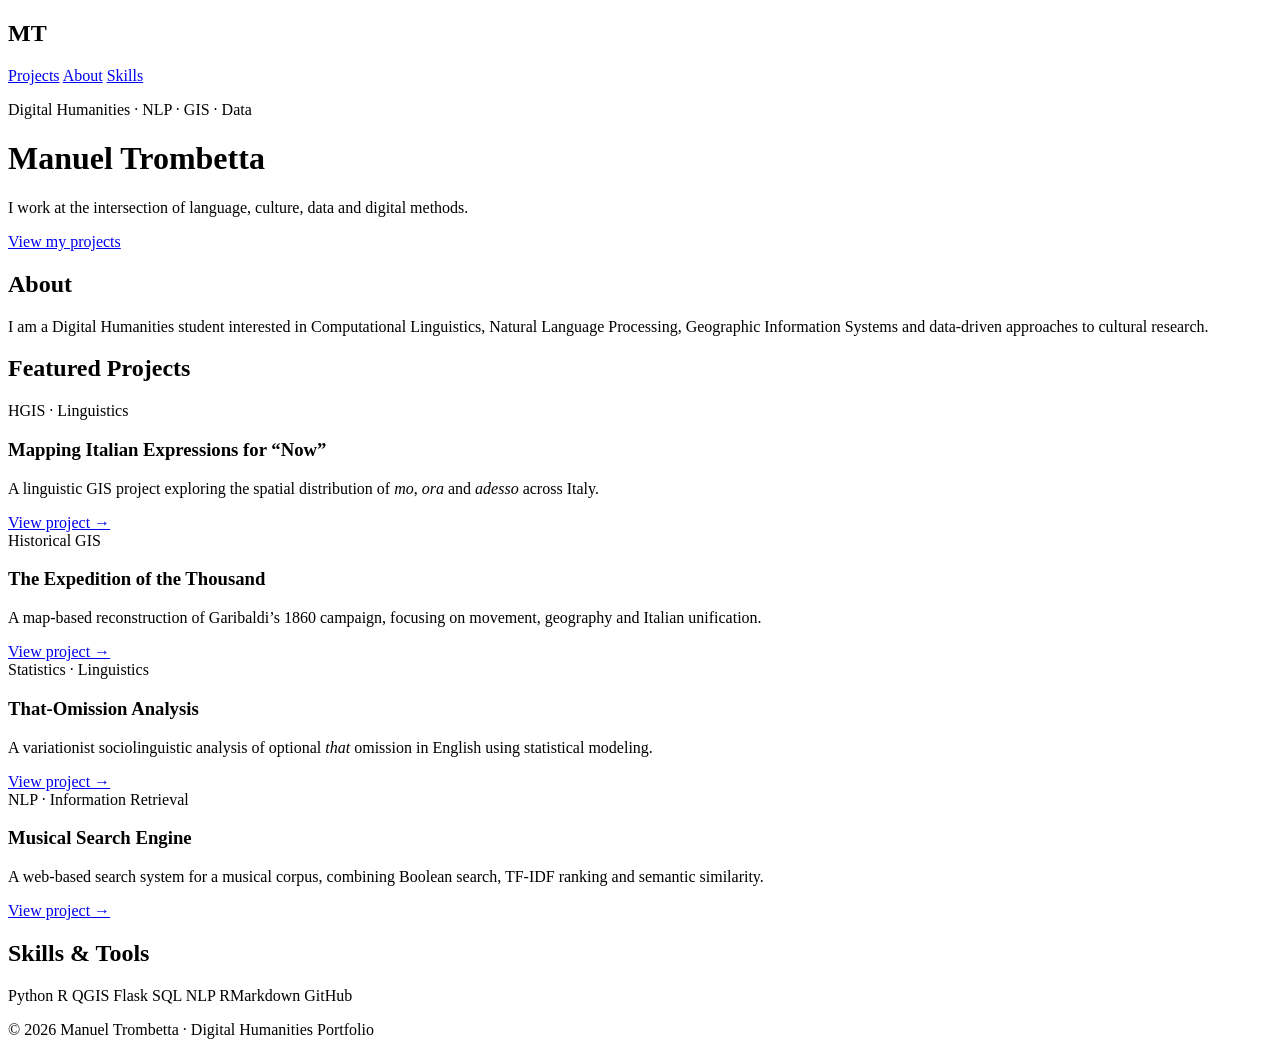
==== index.html @ 5e8f5e70 "creation of index for the webpage" ====
<!DOCTYPE html>
<html lang="en">
<head>
  <meta charset="UTF-8" />
  <meta name="viewport" content="width=device-width, initial-scale=1.0" />
  <title>Manuel Trombetta | Digital Humanities Portfolio</title>
  <link rel="stylesheet" href="style.css" />
</head>

<body>

  <header class="hero">
    <nav>
      <h2 class="logo">MT</h2>
      <div>
        <a href="#projects">Projects</a>
        <a href="#about">About</a>
        <a href="#skills">Skills</a>
      </div>
    </nav>

    <div class="hero-content">
      <p class="tag">Digital Humanities · NLP · GIS · Data</p>
      <h1>Manuel Trombetta</h1>
      <p class="subtitle">
        I work at the intersection of language, culture, data and digital methods.
      </p>
      <a class="button" href="#projects">View my projects</a>
    </div>
  </header>

  <main>

    <section id="about" class="section intro">
      <h2>About</h2>
      <p>
        I am a Digital Humanities student interested in Computational Linguistics,
        Natural Language Processing, Geographic Information Systems and data-driven
        approaches to cultural research.
      </p>
    </section>

    <section id="projects" class="section">
      <h2>Featured Projects</h2>

      <div class="grid">

        <article class="card">
          <span class="label">HGIS · Linguistics</span>
          <h3>Mapping Italian Expressions for “Now”</h3>
          <p>
            A linguistic GIS project exploring the spatial distribution of
            <em>mo</em>, <em>ora</em> and <em>adesso</em> across Italy.
          </p>
          <a href="https://github.com/manutr2020/hgis-now-adverbs" target="_blank">View project →</a>
        </article>

        <article class="card">
          <span class="label">Historical GIS</span>
          <h3>The Expedition of the Thousand</h3>
          <p>
            A map-based reconstruction of Garibaldi’s 1860 campaign, focusing on
            movement, geography and Italian unification.
          </p>
          <a href="https://github.com/manutr2020/hgis-expedition-thousand" target="_blank">View project →</a>
        </article>

        <article class="card">
          <span class="label">Statistics · Linguistics</span>
          <h3>That-Omission Analysis</h3>
          <p>
            A variationist sociolinguistic analysis of optional <em>that</em>
            omission in English using statistical modeling.
          </p>
          <a href="https://github.com/manutr2020/that-omission-analysis" target="_blank">View project →</a>
        </article>

        <article class="card">
          <span class="label">NLP · Information Retrieval</span>
          <h3>Musical Search Engine</h3>
          <p>
            A web-based search system for a musical corpus, combining Boolean search,
            TF-IDF ranking and semantic similarity.
          </p>
          <a href="https://github.com/manutr2020/musical-search-engine" target="_blank">View project →</a>
        </article>

      </div>
    </section>

    <section id="skills" class="section skills">
      <h2>Skills & Tools</h2>

      <div class="skills-list">
        <span>Python</span>
        <span>R</span>
        <span>QGIS</span>
        <span>Flask</span>
        <span>SQL</span>
        <span>NLP</span>
        <span>RMarkdown</span>
        <span>GitHub</span>
      </div>
    </section>

  </main>

  <footer>
    <p>© 2026 Manuel Trombetta · Digital Humanities Portfolio</p>
  </footer>

</body>
</html>
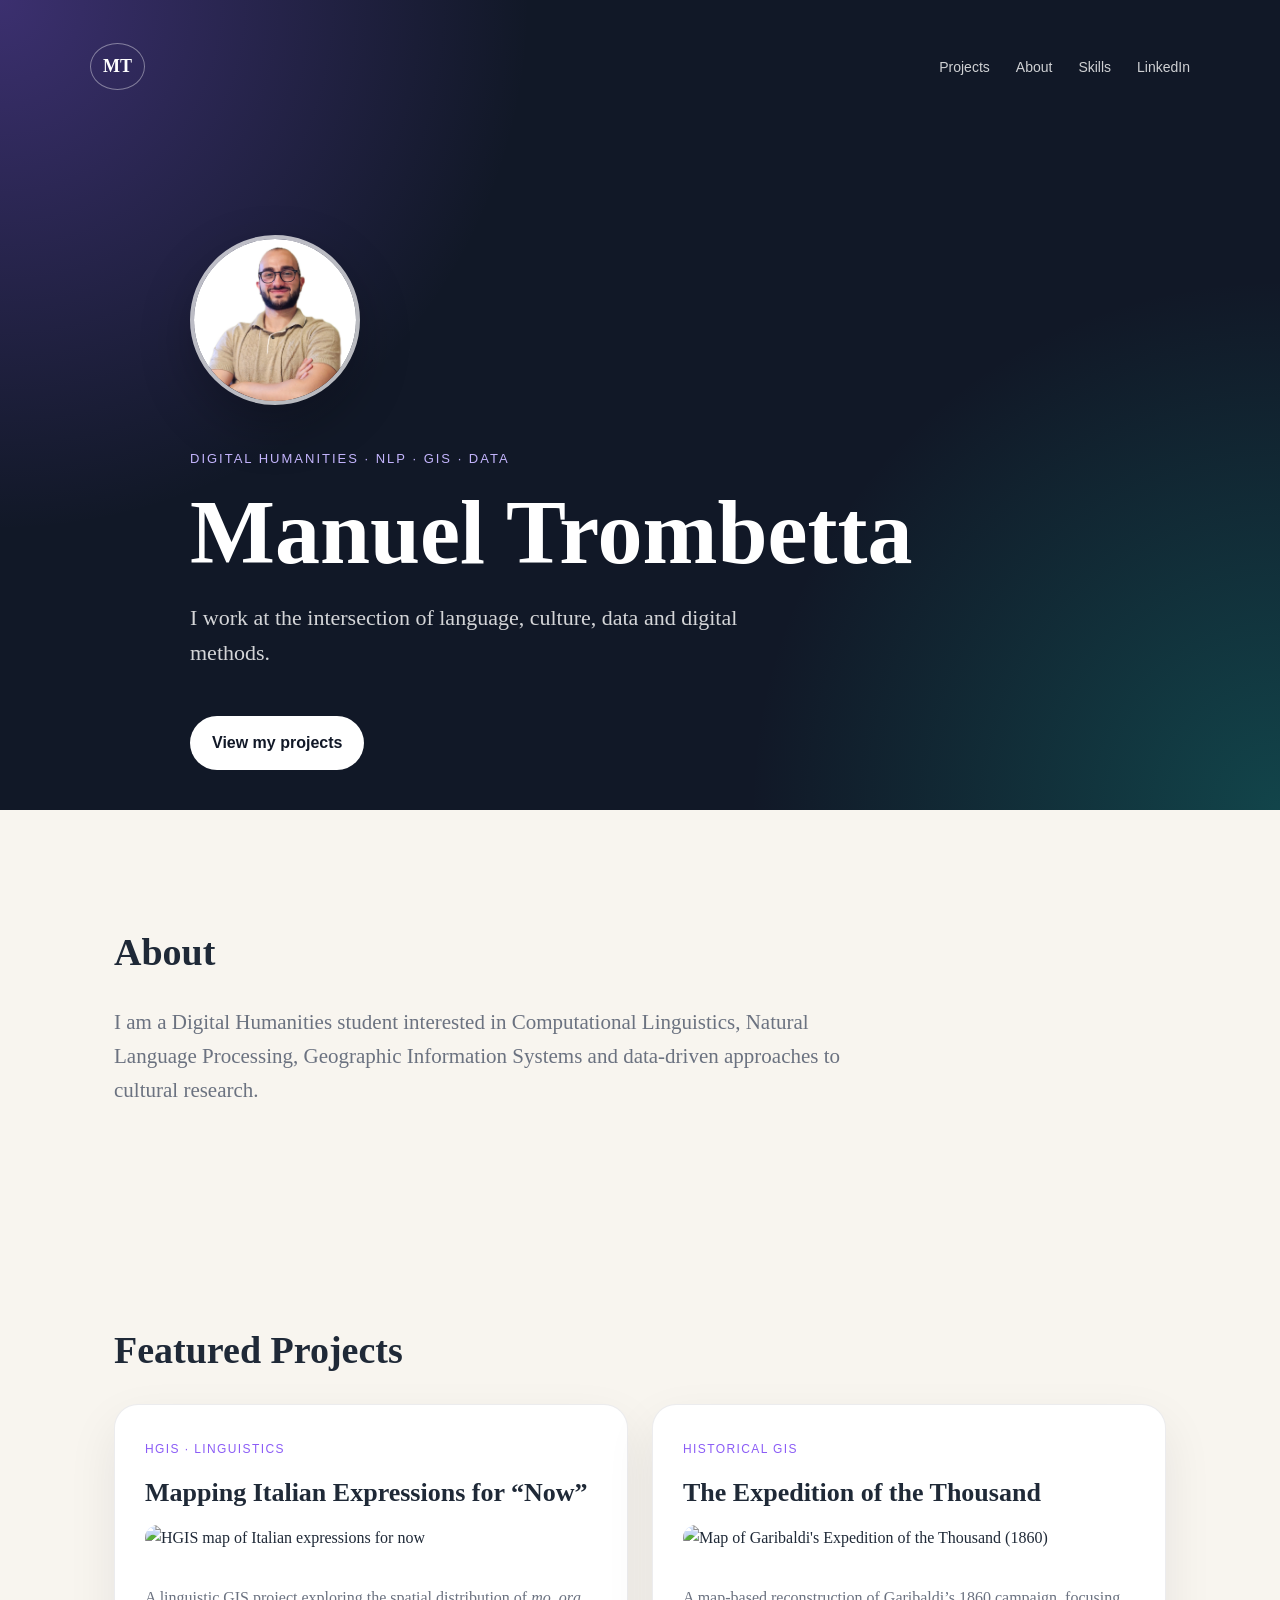
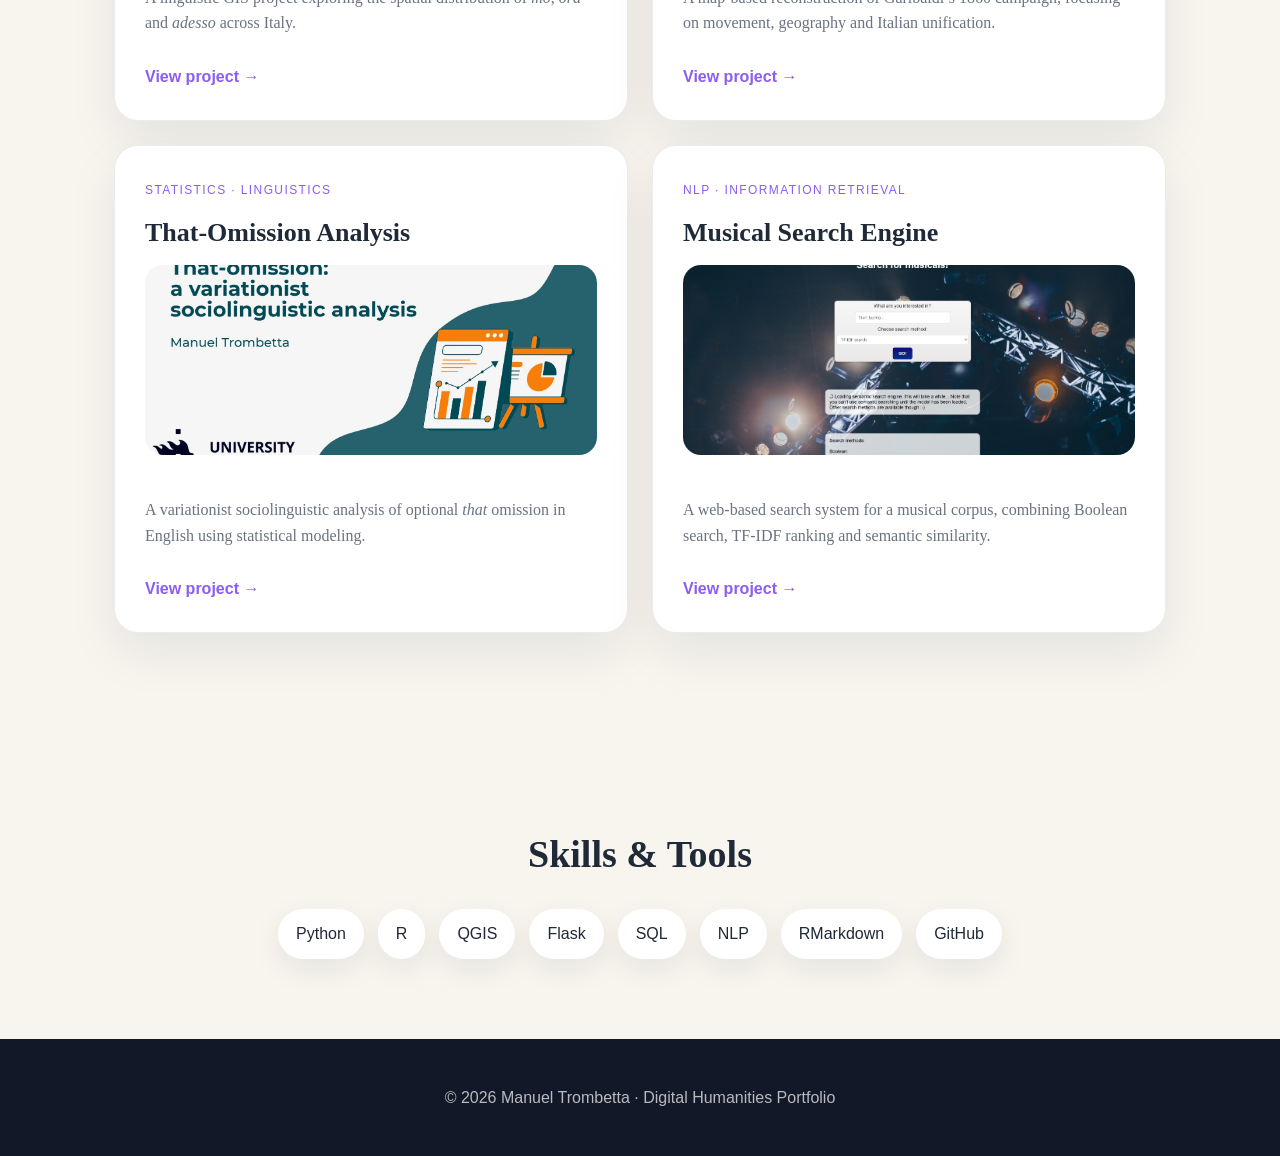
==== commit d30dbcba: "updating the portfolio" ====
--- a/index.html
+++ b/index.html
@@ -16,10 +16,12 @@
         <a href="#projects">Projects</a>
         <a href="#about">About</a>
         <a href="#skills">Skills</a>
+        <a href="https://www.linkedin.com/in/manuel-trombetta-67816a298/" target="_blank">LinkedIn</a>
       </div>
     </nav>
 
     <div class="hero-content">
+      <img class="profile-pic" src="assets/images/my_pic.jpeg" alt="Manuel Trombetta">
       <p class="tag">Digital Humanities · NLP · GIS · Data</p>
       <h1>Manuel Trombetta</h1>
       <p class="subtitle">
@@ -48,6 +50,7 @@
         <article class="card">
           <span class="label">HGIS · Linguistics</span>
           <h3>Mapping Italian Expressions for “Now”</h3>
+          <img class="project-img" src="assets/images/hgis-now.png" alt="HGIS map of Italian expressions for now">
           <p>
             A linguistic GIS project exploring the spatial distribution of
             <em>mo</em>, <em>ora</em> and <em>adesso</em> across Italy.
@@ -58,6 +61,7 @@
         <article class="card">
           <span class="label">Historical GIS</span>
           <h3>The Expedition of the Thousand</h3>
+          <img class="project-img" src="assets/images/expedition.png" alt="Map of Garibaldi's Expedition of the Thousand (1860)">
           <p>
             A map-based reconstruction of Garibaldi’s 1860 campaign, focusing on
             movement, geography and Italian unification.
@@ -68,6 +72,7 @@
         <article class="card">
           <span class="label">Statistics · Linguistics</span>
           <h3>That-Omission Analysis</h3>
+          <img class="project-img" src="assets/images/that-omission.jpg" alt="Statistical analysis of that-omission in English">
           <p>
             A variationist sociolinguistic analysis of optional <em>that</em>
             omission in English using statistical modeling.
@@ -78,6 +83,7 @@
         <article class="card">
           <span class="label">NLP · Information Retrieval</span>
           <h3>Musical Search Engine</h3>
+          <img class="project-img" src="assets/images/musical-search.jpg" alt="Interface of a musical search engine with NLP features">
           <p>
             A web-based search system for a musical corpus, combining Boolean search,
             TF-IDF ranking and semantic similarity.
--- a/style.css
+++ b/style.css
@@ -0,0 +1,238 @@
+:root {
+  --dark: #111827;
+  --light: #f8f5ef;
+  --accent: #8b5cf6;
+  --accent-2: #14b8a6;
+  --text: #1f2937;
+  --muted: #6b7280;
+  --card: #ffffff;
+}
+
+* {
+  box-sizing: border-box;
+}
+
+body {
+  margin: 0;
+  font-family: Georgia, "Times New Roman", serif;
+  background: var(--light);
+  color: var(--text);
+  line-height: 1.6;
+}
+
+a {
+  color: inherit;
+}
+
+.hero {
+  min-height: 90vh;
+  background:
+    radial-gradient(circle at top left, rgba(139, 92, 246, 0.35), transparent 35%),
+    radial-gradient(circle at bottom right, rgba(20, 184, 166, 0.28), transparent 35%),
+    var(--dark);
+  color: white;
+  padding: 28px;
+}
+
+nav {
+  max-width: 1100px;
+  margin: auto;
+  display: flex;
+  justify-content: space-between;
+  align-items: center;
+}
+
+.logo {
+  border: 1px solid rgba(255,255,255,0.4);
+  padding: 8px 12px;
+  border-radius: 50%;
+  font-size: 18px;
+}
+
+nav a {
+  margin-left: 22px;
+  text-decoration: none;
+  color: rgba(255,255,255,0.8);
+  font-family: Arial, sans-serif;
+  font-size: 14px;
+}
+
+nav a:hover {
+  color: white;
+}
+
+.hero-content {
+  max-width: 900px;
+  margin: 130px auto 0;
+}
+
+.tag {
+  color: #c4b5fd;
+  font-family: Arial, sans-serif;
+  text-transform: uppercase;
+  letter-spacing: 2px;
+  font-size: 13px;
+}
+
+h1 {
+  font-size: clamp(48px, 8vw, 90px);
+  line-height: 1;
+  margin: 18px 0;
+}
+
+.subtitle {
+  max-width: 620px;
+  font-size: 22px;
+  color: rgba(255,255,255,0.82);
+}
+
+.button {
+  display: inline-block;
+  margin-top: 24px;
+  padding: 14px 22px;
+  background: white;
+  color: var(--dark);
+  text-decoration: none;
+  border-radius: 999px;
+  font-family: Arial, sans-serif;
+  font-weight: bold;
+}
+
+.section {
+  max-width: 1100px;
+  margin: auto;
+  padding: 80px 24px;
+}
+
+.section h2 {
+  font-size: 38px;
+  margin-bottom: 24px;
+}
+
+.intro p {
+  max-width: 760px;
+  font-size: 21px;
+  color: var(--muted);
+}
+
+.grid {
+  display: grid;
+  grid-template-columns: repeat(2, 1fr);
+  gap: 24px;
+}
+
+.card {
+  background: var(--card);
+  border-radius: 24px;
+  padding: 30px;
+  box-shadow: 0 20px 50px rgba(17, 24, 39, 0.08);
+  border: 1px solid rgba(17, 24, 39, 0.08);
+  transition: transform 0.2s ease, box-shadow 0.2s ease;
+}
+
+.card:hover {
+  transform: translateY(-6px);
+  box-shadow: 0 25px 70px rgba(17, 24, 39, 0.14);
+}
+
+.label {
+  display: inline-block;
+  font-family: Arial, sans-serif;
+  font-size: 12px;
+  text-transform: uppercase;
+  letter-spacing: 1.4px;
+  color: var(--accent);
+  margin-bottom: 12px;
+}
+
+.card h3 {
+  font-size: 26px;
+  margin: 0 0 12px;
+}
+
+.card p {
+  color: var(--muted);
+}
+
+.card a {
+  display: inline-block;
+  margin-top: 12px;
+  color: var(--accent);
+  text-decoration: none;
+  font-family: Arial, sans-serif;
+  font-weight: bold;
+}
+
+.card a:hover {
+  color: var(--accent-2);
+}
+
+.skills {
+  text-align: center;
+}
+
+.skills-list {
+  display: flex;
+  flex-wrap: wrap;
+  justify-content: center;
+  gap: 14px;
+}
+
+.skills-list span {
+  background: white;
+  padding: 12px 18px;
+  border-radius: 999px;
+  font-family: Arial, sans-serif;
+  box-shadow: 0 10px 30px rgba(17, 24, 39, 0.08);
+}
+
+footer {
+  text-align: center;
+  padding: 30px;
+  background: var(--dark);
+  color: rgba(255,255,255,0.7);
+  font-family: Arial, sans-serif;
+}
+
+.profile-pic {
+  width: 170px;
+  height: 170px;
+  object-fit: cover;
+  border-radius: 50%;
+  border: 4px solid rgba(255,255,255,0.7);
+  margin-bottom: 24px;
+  box-shadow: 0 20px 50px rgba(0,0,0,0.25);
+}
+
+.project-img {
+  width: 100%;
+  height: 190px;
+  object-fit: cover;
+  border-radius: 18px;
+  margin-bottom: 18px;
+}
+
+@media (max-width: 760px) {
+  nav {
+    align-items: flex-start;
+    gap: 20px;
+  }
+
+  nav div {
+    display: flex;
+    flex-direction: column;
+    gap: 8px;
+  }
+
+  nav a {
+    margin-left: 0;
+  }
+
+  .hero-content {
+    margin-top: 90px;
+  }
+
+  .grid {
+    grid-template-columns: 1fr;
+  }
+}
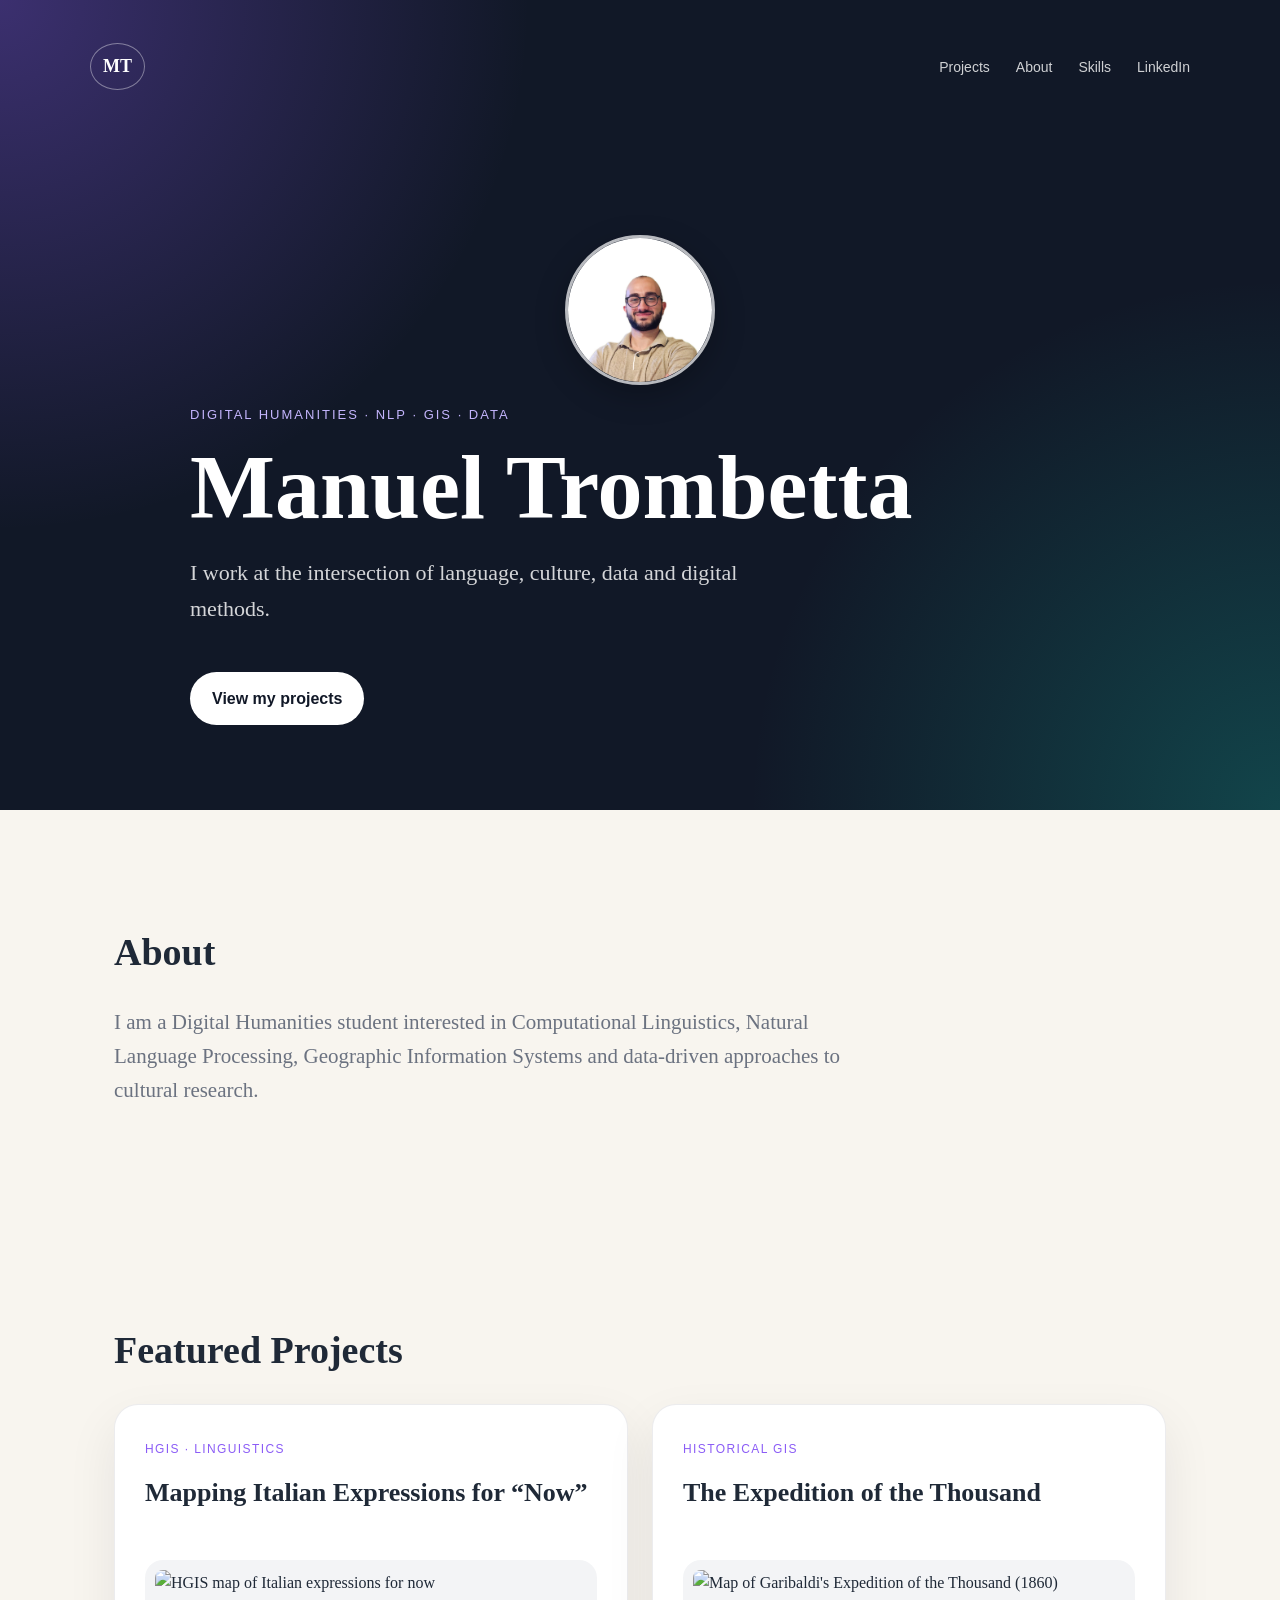
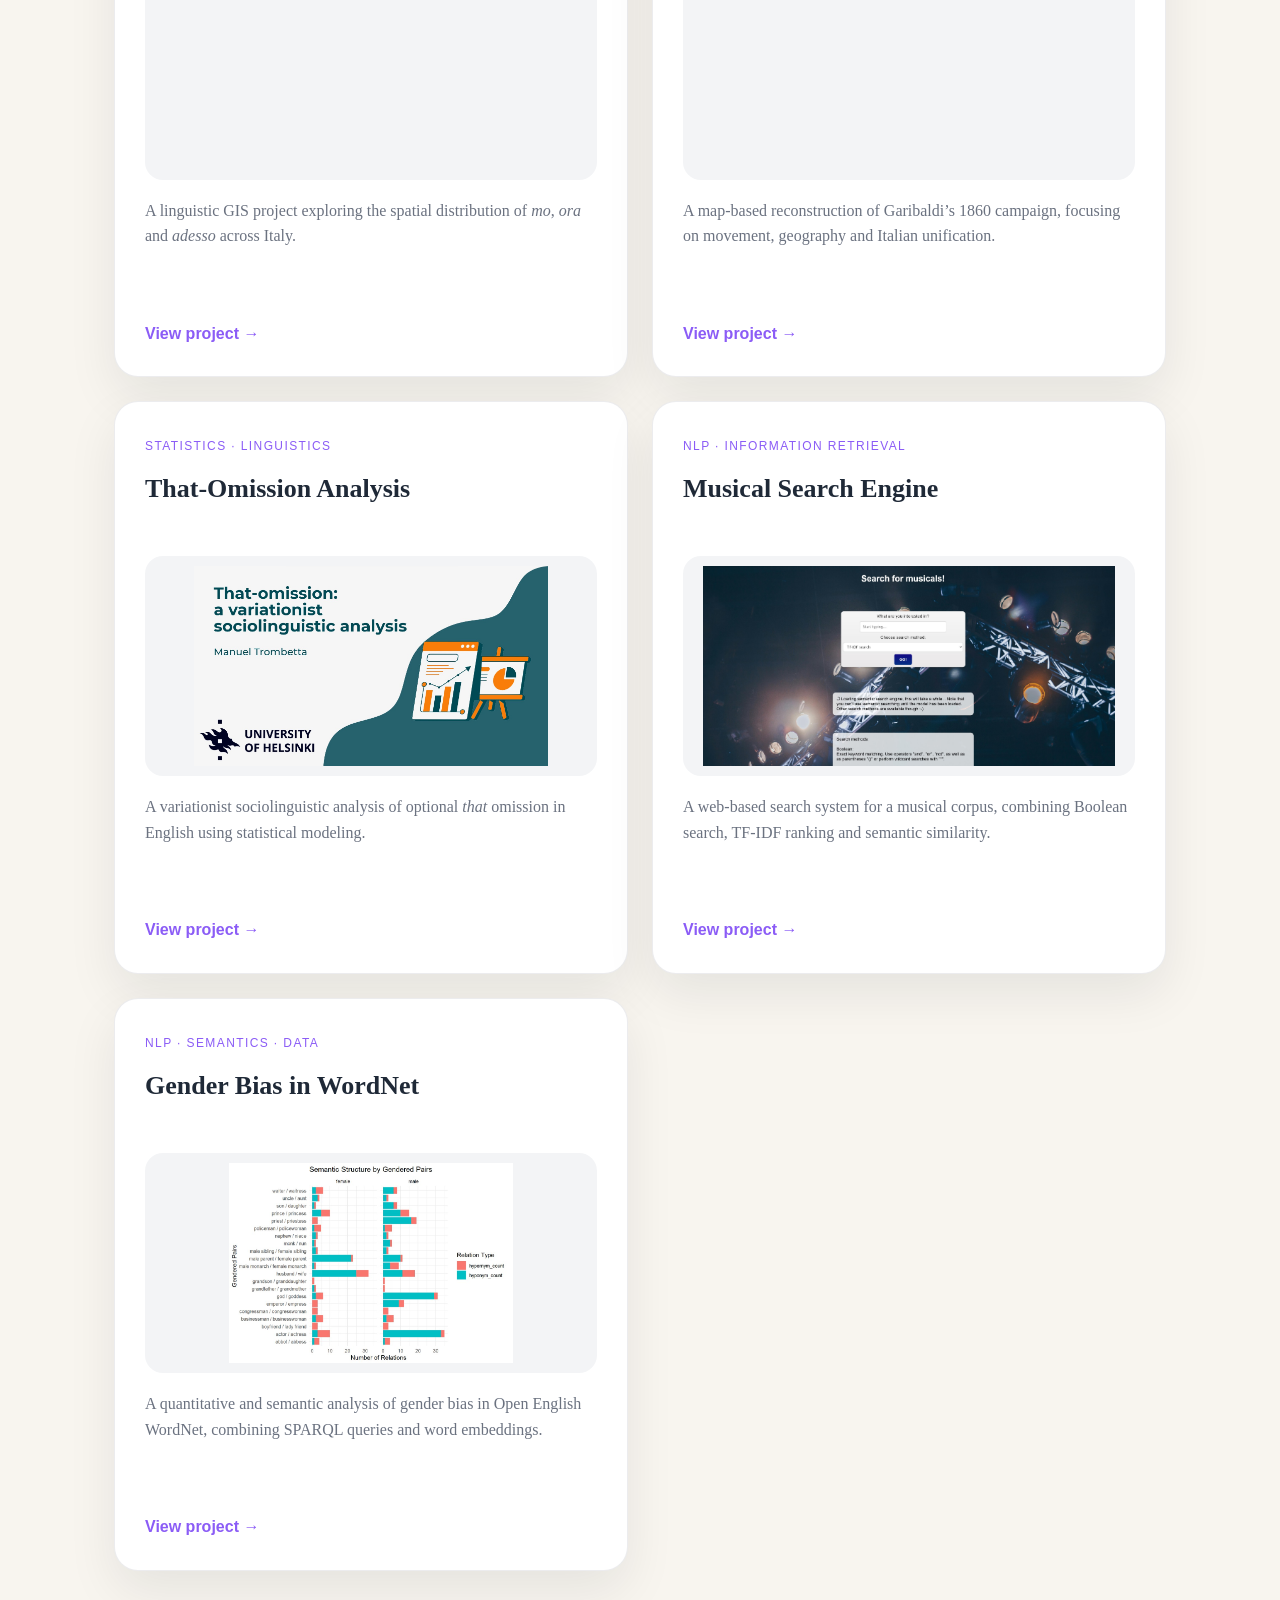
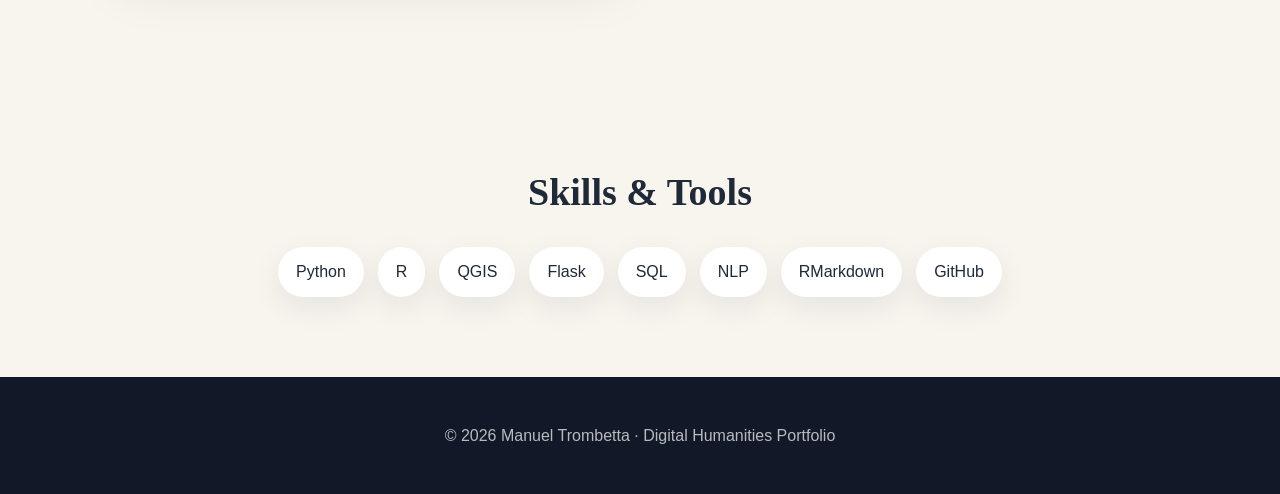
==== commit fd7670e2: "updating the website" ====
--- a/index.html
+++ b/index.html
@@ -91,6 +91,19 @@
           <a href="https://github.com/manutr2020/musical-search-engine" target="_blank">View project →</a>
         </article>
 
+        <article class="card">
+          <span class="label">NLP · Semantics · Data</span>
+          <h3>Gender Bias in WordNet</h3>
+          <img class="project-img" src="assets/images/gender-bias.jpg" alt="Gender bias analysis in WordNet RDF">
+          <p>
+            A quantitative and semantic analysis of gender bias in Open English WordNet,
+            combining SPARQL queries and word embeddings.
+          </p>
+          <a href="https://github.com/manutr2020/NOME-REPO" target="_blank">
+            View project →
+          </a>
+        </article>
+
       </div>
     </section>
 
--- a/style.css
+++ b/style.css
@@ -128,6 +128,7 @@
   box-shadow: 0 20px 50px rgba(17, 24, 39, 0.08);
   border: 1px solid rgba(17, 24, 39, 0.08);
   transition: transform 0.2s ease, box-shadow 0.2s ease;
+  overflow: hidden;
 }
 
 .card:hover {
@@ -147,11 +148,13 @@
 
 .card h3 {
   font-size: 26px;
-  margin: 0 0 12px;
+  margin: 0 0 16px;
+  min-height: 70px;
 }
 
 .card p {
   color: var(--muted);
+  min-height: 95px;
 }
 
 .card a {
@@ -195,21 +198,27 @@
 }
 
 .profile-pic {
-  width: 170px;
-  height: 170px;
+  width: 150px;
+  height: 150px;
   object-fit: cover;
+  object-position: top; /* evita che tagli male il volto */
   border-radius: 50%;
-  border: 4px solid rgba(255,255,255,0.7);
-  margin-bottom: 24px;
-  box-shadow: 0 20px 50px rgba(0,0,0,0.25);
+  border: 3px solid rgba(255,255,255,0.7);
+  margin: 0 auto 20px; /* centra l'immagine */
+  display: block;
+  box-shadow: 0 10px 30px rgba(0,0,0,0.25);
 }
 
 .project-img {
   width: 100%;
-  height: 190px;
-  object-fit: cover;
+  height: 220px;
+  object-fit: contain;
+  object-position: center;
+  display: block;
   border-radius: 18px;
-  margin-bottom: 18px;
+  margin: 18px 0;
+  background: #f3f4f6;
+  padding: 10px;
 }
 
 @media (max-width: 760px) {
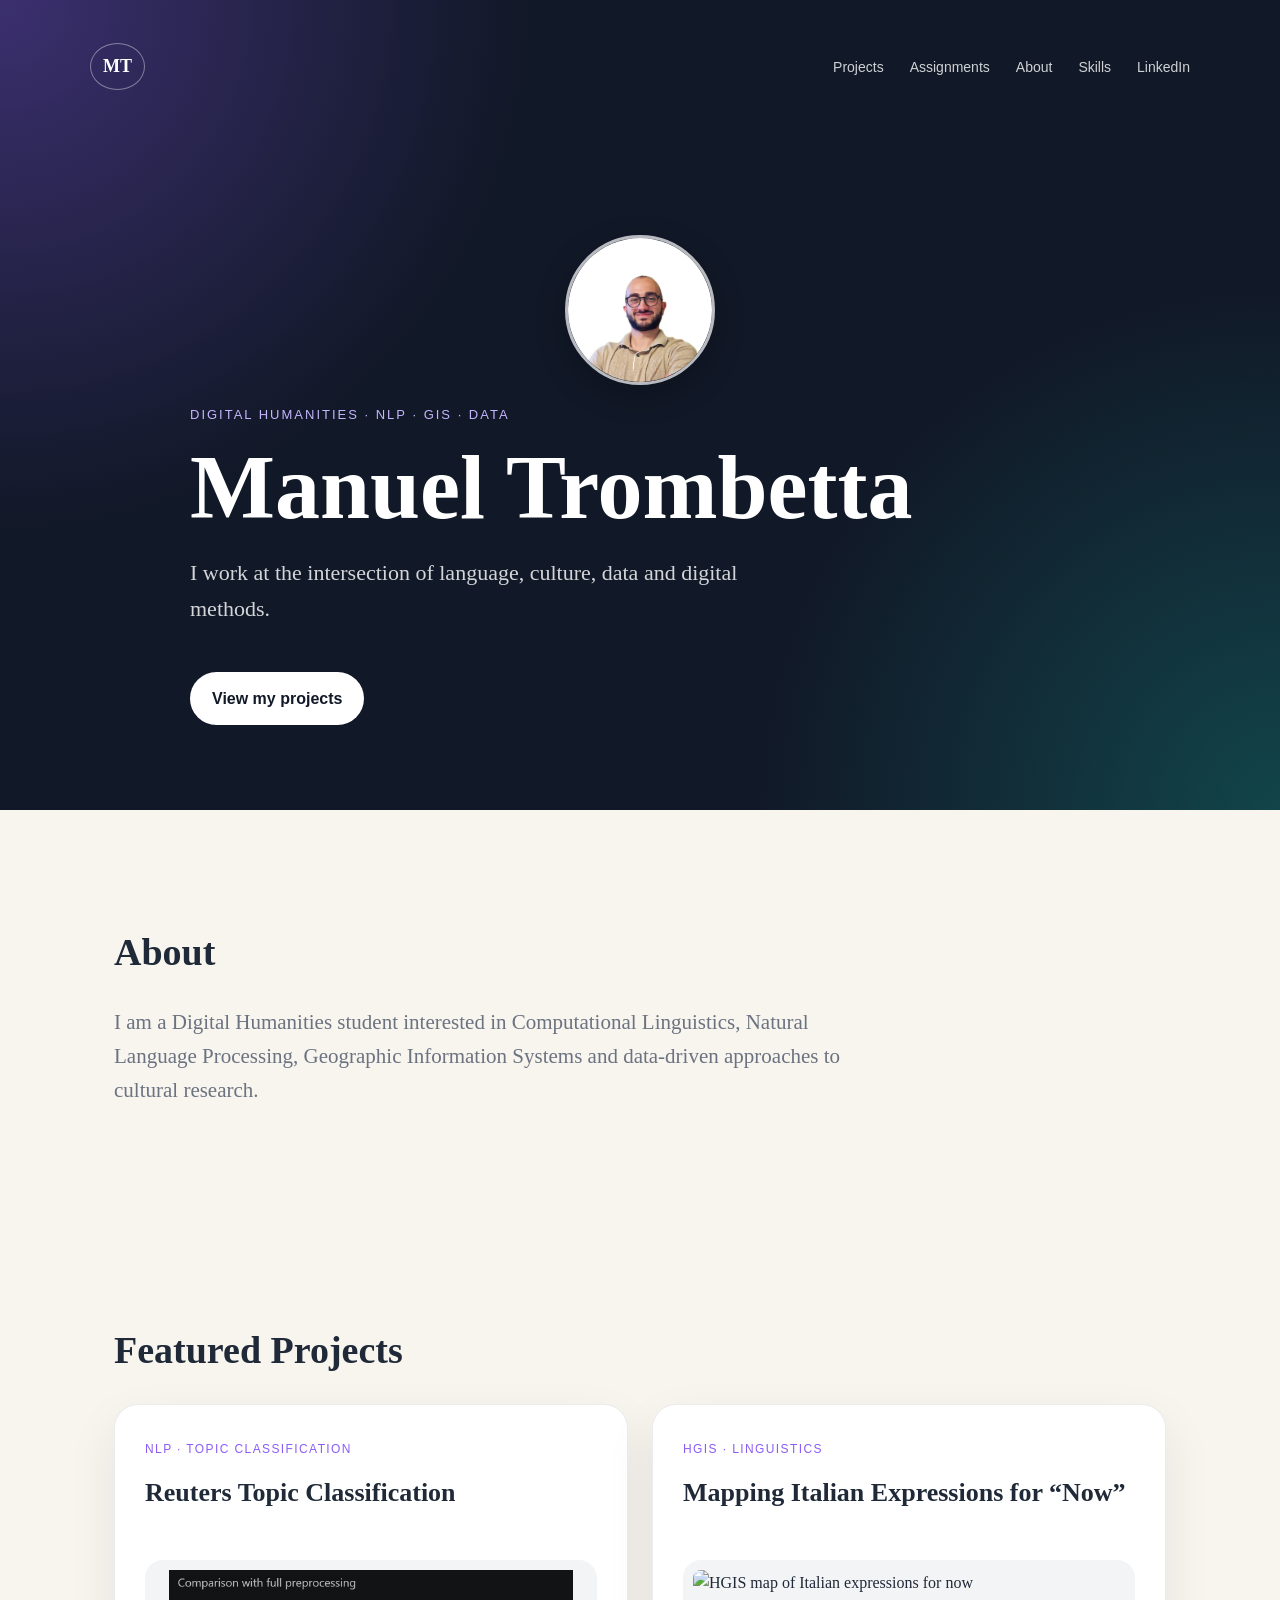
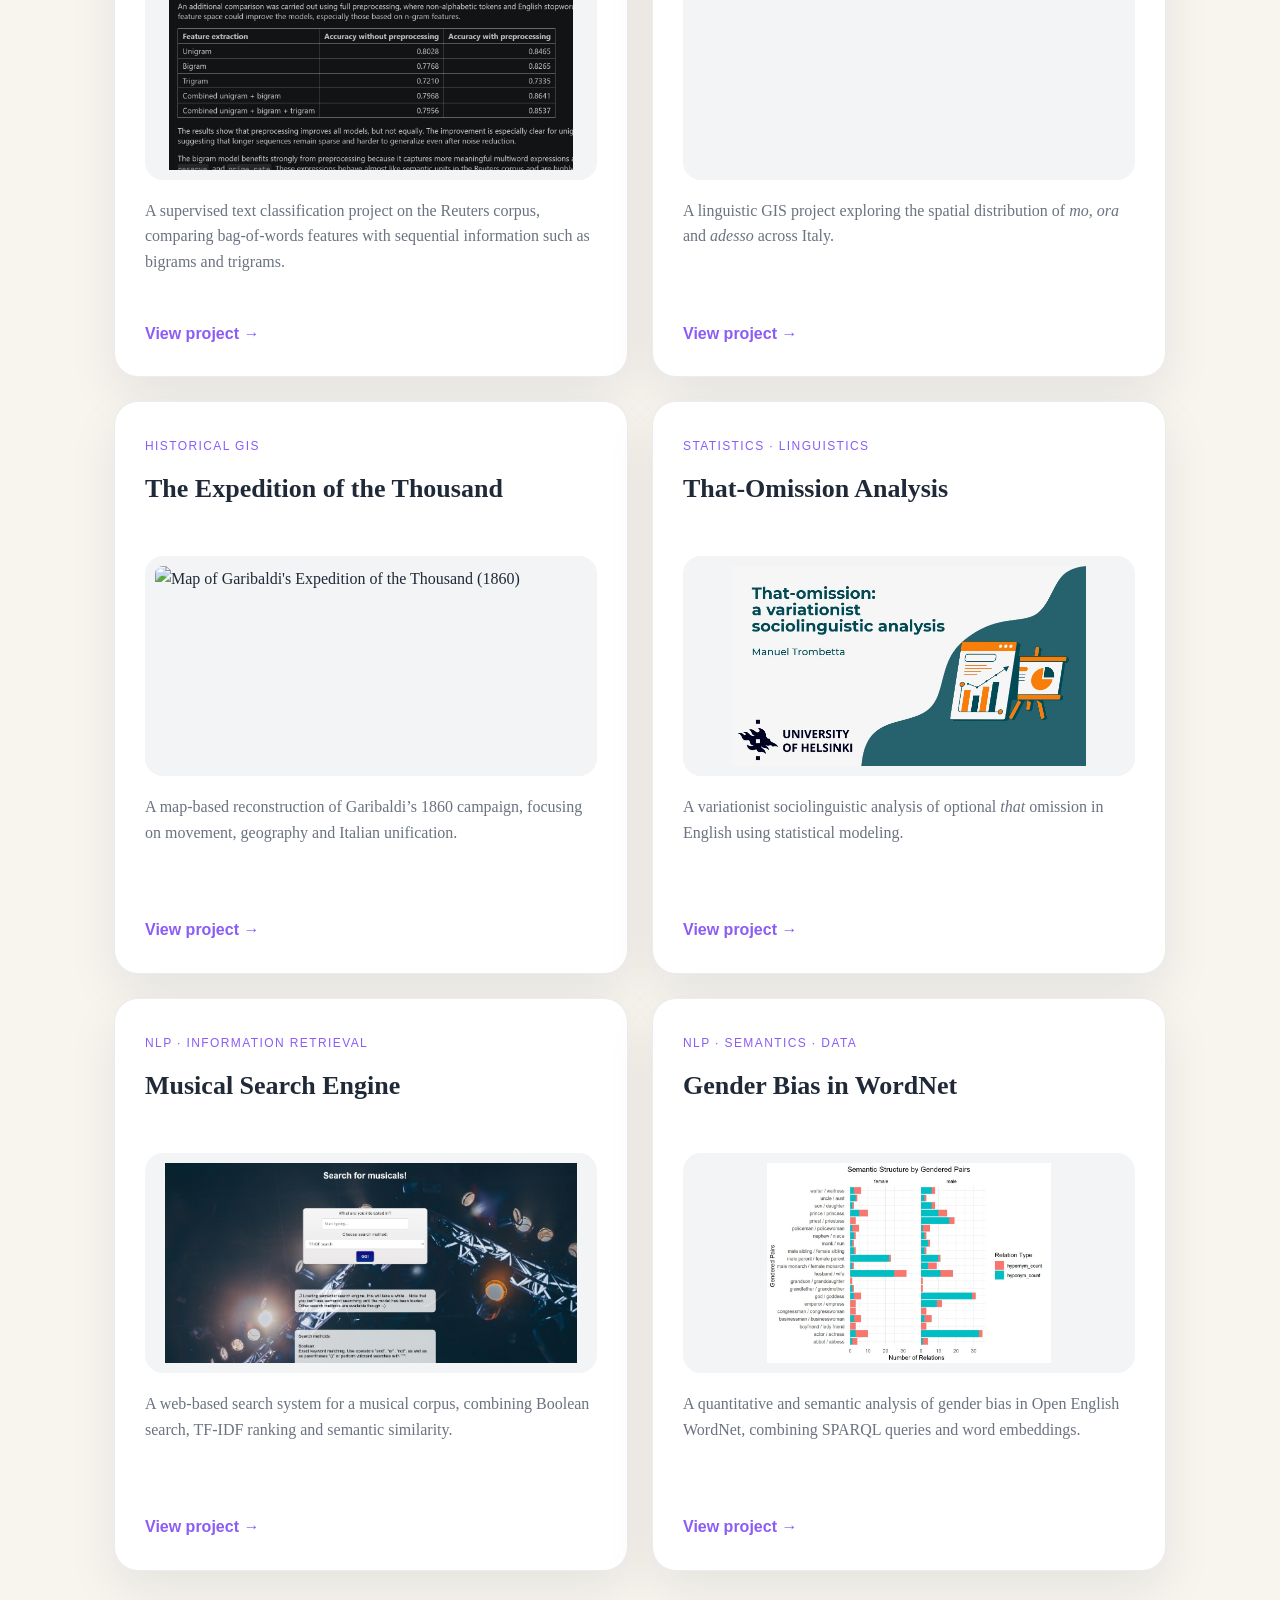
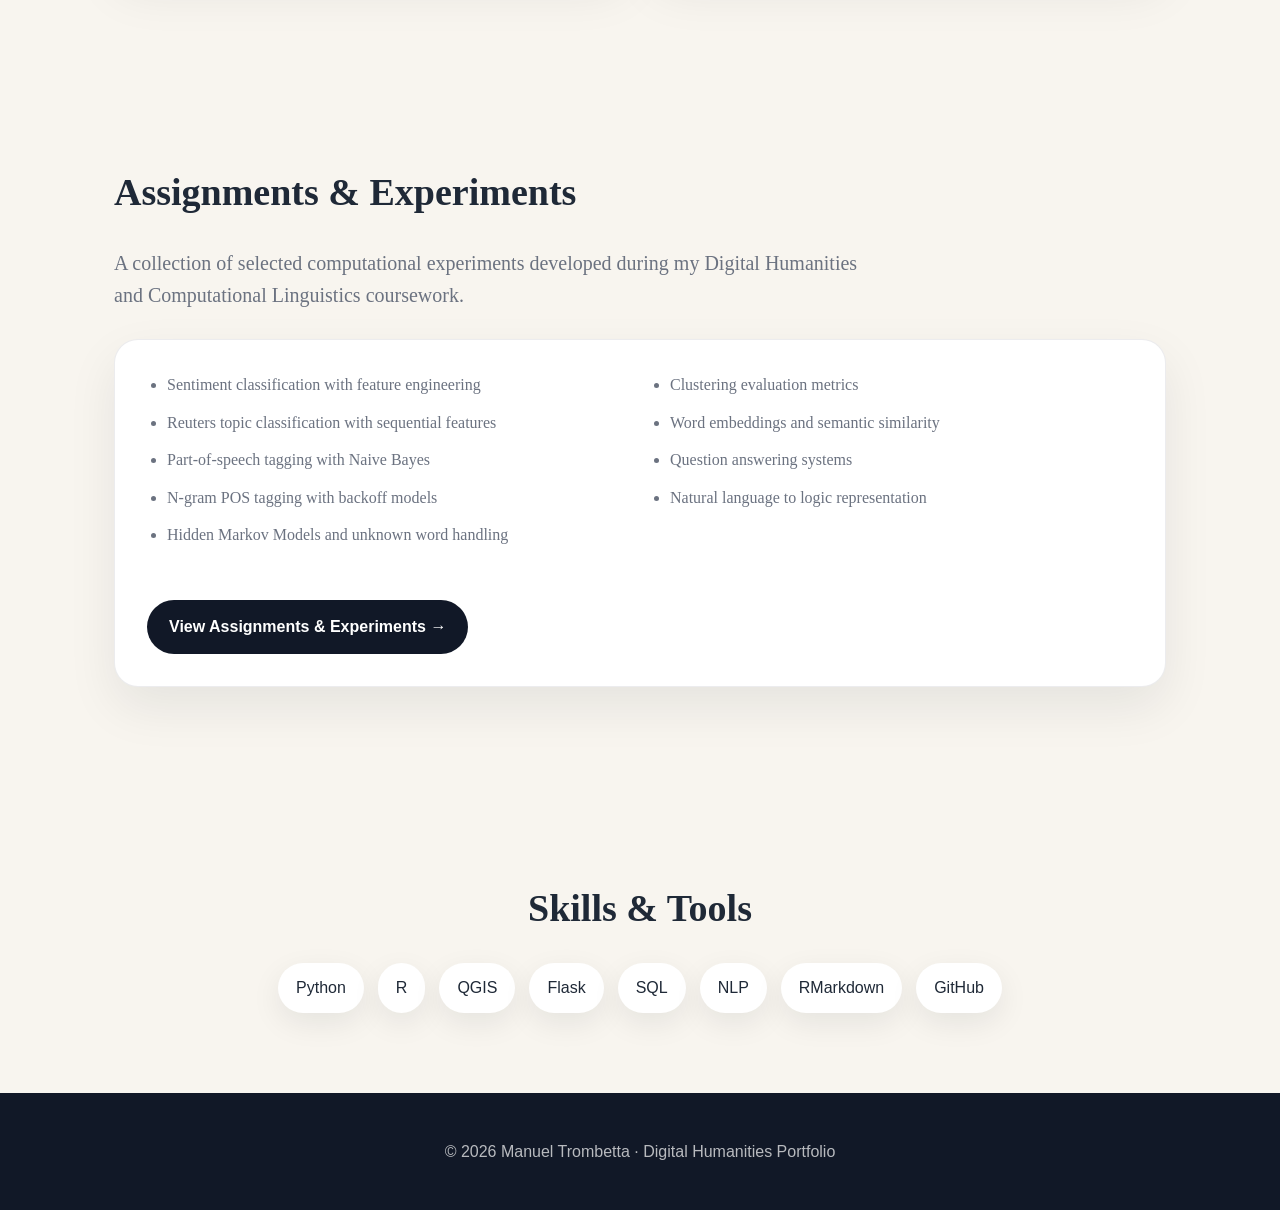
==== commit 2779b10f: "updating the website" ====
--- a/index.html
+++ b/index.html
@@ -14,6 +14,7 @@
       <h2 class="logo">MT</h2>
       <div>
         <a href="#projects">Projects</a>
+        <a href="#assignments">Assignments</a>
         <a href="#about">About</a>
         <a href="#skills">Skills</a>
         <a href="https://www.linkedin.com/in/manuel-trombetta-67816a298/" target="_blank">LinkedIn</a>
@@ -46,6 +47,18 @@
       <h2>Featured Projects</h2>
 
       <div class="grid">
+
+        <article class="card">
+          <span class="label">NLP · Topic Classification</span>
+          <h3>Reuters Topic Classification</h3>
+          <img class="project-img" src="assets/images/reuter-corpus.jpg" alt="Reuters corpus topic classification project">
+          <p>
+            A supervised text classification project on the Reuters corpus,
+            comparing bag-of-words features with sequential information such as
+            bigrams and trigrams.
+          </p>
+          <a href="https://github.com/manutr2020/reuters-topic-classification" target="_blank">View project →</a>
+        </article>
 
         <article class="card">
           <span class="label">HGIS · Linguistics</span>
@@ -99,11 +112,35 @@
             A quantitative and semantic analysis of gender bias in Open English WordNet,
             combining SPARQL queries and word embeddings.
           </p>
-          <a href="https://github.com/manutr2020/NOME-REPO" target="_blank">
-            View project →
-          </a>
+          <a href="https://github.com/manutr2020/NOME-REPO" target="_blank">View project →</a>
         </article>
 
+      </div>
+    </section>
+
+    <section id="assignments" class="section assignments">
+      <h2>Assignments & Experiments</h2>
+      <p class="section-text">
+        A collection of selected computational experiments developed during my Digital Humanities
+        and Computational Linguistics coursework.
+      </p>
+
+      <div class="assignment-box">
+        <ul>
+          <li>Sentiment classification with feature engineering</li>
+          <li>Reuters topic classification with sequential features</li>
+          <li>Part-of-speech tagging with Naive Bayes</li>
+          <li>N-gram POS tagging with backoff models</li>
+          <li>Hidden Markov Models and unknown word handling</li>
+          <li>Clustering evaluation metrics</li>
+          <li>Word embeddings and semantic similarity</li>
+          <li>Question answering systems</li>
+          <li>Natural language to logic representation</li>
+        </ul>
+
+        <a class="button dark-button" href="https://github.com/Manutr2020/manuel-cv-2026/tree/main/Assignments%20%26%20Experiments" target="_blank">
+          View Assignments & Experiments →
+        </a>
       </div>
     </section>
 
--- a/style.css
+++ b/style.css
@@ -221,6 +221,38 @@
   padding: 10px;
 }
 
+.section-text {
+  max-width: 760px;
+  font-size: 20px;
+  color: var(--muted);
+  margin-bottom: 28px;
+}
+
+.assignment-box {
+  background: white;
+  padding: 32px;
+  border-radius: 24px;
+  box-shadow: 0 20px 50px rgba(17, 24, 39, 0.08);
+  border: 1px solid rgba(17, 24, 39, 0.08);
+}
+
+.assignment-box ul {
+  columns: 2;
+  gap: 40px;
+  margin: 0 0 28px;
+  padding-left: 20px;
+}
+
+.assignment-box li {
+  margin-bottom: 12px;
+  color: var(--muted);
+}
+
+.dark-button {
+  background: var(--dark);
+  color: white;
+}
+
 @media (max-width: 760px) {
   nav {
     align-items: flex-start;
